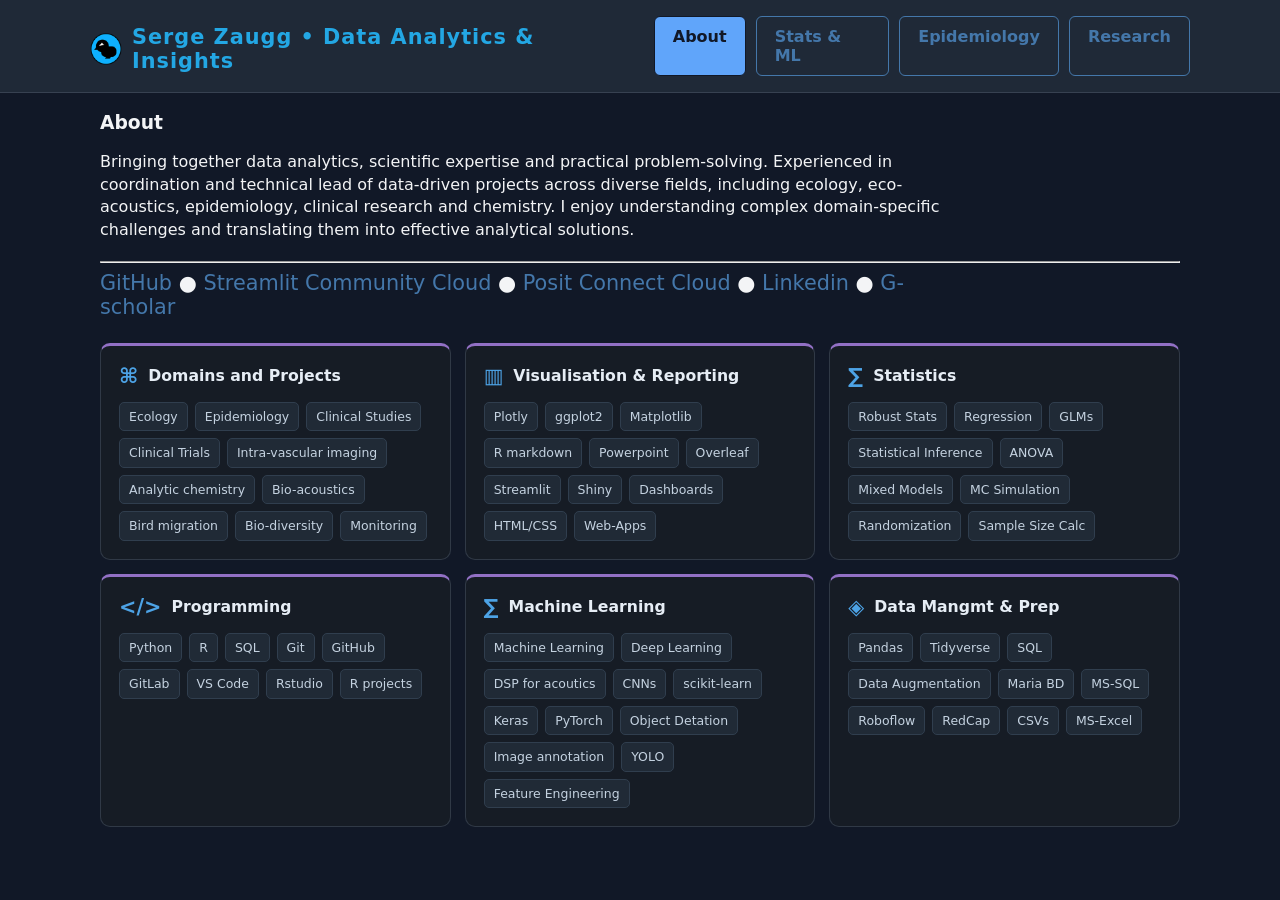
==== pages/about.html @ 46fa5afb "added a draft of skill cloud" ====
<!DOCTYPE html>
<html lang="en">

<head>
    <meta charset="UTF-8">
    <meta name="viewport" content="width=device-width, initial-scale=1.0">
    <title>Portfolio</title>
    <link rel="icon" type="image/png" href="../pics/z_logo_blue_mini.png">
    <link rel="stylesheet" href="../css/styles.css">

    <link rel="stylesheet" href="../css/skills.css">


</head>

<body>
    <header>
        <nav aria-label="Main navigation">
            <div class="nav-title">
                <img src="../pics/z_logo_blue_mini.png" alt="Logo">
                Serge Zaugg • Data Analytics & Insights
            </div>
            <a href="about.html" class="active" aria-current="page">About</a>
            <a href="stats.html">Stats & ML</a>
            <a href="epi.html">Epidemiology</a>
            <a href="more.html">Research</a>
        </nav>
    </header>

    <main>
        <h3>About</h3>

        <div class="top-text">
            <p>
                Bringing together data analytics, scientific expertise and practical problem-solving.
                Experienced in coordination and technical lead of data-driven projects across diverse fields, including
                ecology, eco-acoustics, epidemiology, clinical research and chemistry.
                I enjoy understanding complex domain-specific challenges and translating them into effective analytical
                solutions.
            </p>
        </div>

        <hr>

        <div class="about-list-el">
            <a href="https://github.com/sergezaugg" target="_blank" rel="noopener noreferrer">
                GitHub
            </a>

            <span class="separator"> ● </span>

            <a href="https://share.streamlit.io/user/sergezaugg" target="_blank" rel="noopener noreferrer">
                Streamlit Community Cloud
            </a>

            <span class="separator"> ● </span>

            <a href="https://connect.posit.cloud/serge-zaugg" target="_blank" rel="noopener noreferrer">
                Posit Connect Cloud
            </a>

            <span class="separator"> ● </span>

            <a href="https://www.linkedin.com/in/dkifh34rtn345eb5fhrthdbgf45/" target="_blank"
                rel="noopener noreferrer">
                Linkedin
            </a>

            <span class="separator"> ● </span>

            <a href="https://scholar.google.com/citations?user=knRLdEUAAAAJ&hl" target="_blank"
                rel="noopener noreferrer">
                G-scholar
            </a>

        </div>

        <br>
        <!-- new  -->


        <div class="skills-grid">

            <!-- 6. Data Engineering -->
            <div class="skill-card dataengineering">
                <div class="skill-title">
                    <span class="skill-icon">⌘</span>
                    <h3>Domains and Projects</h3>
                </div>
                <div class="skill-tags">
                    <span>Ecology</span>
                    <span>Epidemiology</span>
                    <span>Clinical Studies</span>
                    <span>Clinical Trials</span>
                    <span>Intra-vascular imaging</span>
                    <span>Analytic chemistry</span>
                    <span>Bio-acoustics</span>
                    <span>Bird migration</span>
                    <span>Bio-diversity</span>
                    <span>Monitoring</span>
                </div>
            </div>

            <!-- 5. Data Visualisation -->
            <div class="skill-card visualisation">
                <div class="skill-title">
                    <span class="skill-icon">▥</span>
                    <h3>Visualisation & Reporting</h3>
                </div>
                <div class="skill-tags">
                    <span>Plotly</span>
                    <span>ggplot2</span>
                    <span>Matplotlib</span>
                    <span>R markdown</span>
                    <span>Powerpoint</span>
                    <span>Overleaf</span>
                    <span>Streamlit</span>
                    <span>Shiny</span>
                    <span>Dashboards</span>
                    <span>HTML/CSS</span>
                    <span>Web-Apps</span>
                </div>
            </div>


            <!-- 1. Statistics -->
            <div class="skill-card statistics">
                <div class="skill-title">
                    <span class="skill-icon">∑</span>
                    <h3>Statistics</h3>
                </div>
                <div class="skill-tags">
                    <span>Robust Stats</span>
                    <span>Regression</span>
                    <span>GLMs</span>
                    <span>Statistical Inference</span>
                    <span>ANOVA</span>
                    <span>Mixed Models</span>
                    <span>MC Simulation</span>
                    <span>Randomization</span>
                    <span>Sample Size Calc</span>

                </div>
            </div>




            <!-- 3. Programming -->
            <div class="skill-card programming">
                <div class="skill-title">
                    <span class="skill-icon">&lt;/&gt;</span>
                    <h3>Programming</h3>
                </div>
                <div class="skill-tags">
                    <span>Python</span>
                    <span>R</span>
                    <span>SQL</span>
                    <span>Git</span>
                    <span>GitHub</span>
                    <span>GitLab</span>
                    <span>VS Code</span>
                    <span>Rstudio</span>
                    <span>R projects</span>
                </div>
            </div>



            <!-- 1. Statistics -->
            <div class="skill-card statistics">
                <div class="skill-title">
                    <span class="skill-icon">∑</span>
                    <h3>Machine Learning</h3>
                </div>
                <div class="skill-tags">
                    <span>Machine Learning</span>
                    <span>Deep Learning</span>
                    <span>DSP for acoutics</span>
                    <span>CNNs</span>
                    <span>scikit-learn</span>
                    <span>Keras</span>
                    <span>PyTorch</span>
                    <span>Object Detation</span>
                    <span>Image annotation</span>
                    <span>YOLO</span>
                    <span>Feature Engineering</span>
                </div>
            </div>

            <!-- 2. Machine Learning -->
            <div class="skill-card datascience">
                <div class="skill-title">
                    <span class="skill-icon">◈</span>
                    <h3>Data Mangmt & Prep</h3>
                </div>
                <div class="skill-tags">
                    <span>Pandas</span>
                    <span>Tidyverse</span>
                    <span>SQL</span>
                    <span>Data Augmentation</span>
                    <span>Maria BD</span>
                    <span>MS-SQL</span>
                    <span>Roboflow</span>
                    <span>RedCap</span>
                    <span>CSVs</span>
                    <span>MS-Excel</span>

                </div>
            </div>




        </div>


    </main>




</body>

</html>
---- css/styles.css ----
/* Shared styles for the multipage app */
:root {
    color-scheme: dark;
    --bg: #111827;
    --surface: #1f2937;
    --surface-hover: #374151;
    --text: #f3f4f6;
    --muted: #9ca3af;
    --accent: #60a5fa;
    --border: #374151;
}

* {
    box-sizing: border-box;
}

body {
    margin: 0;
    min-height: 100vh;
    background: var(--bg);
    color: var(--text);
    font-family: system-ui, -apple-system, "Segoe UI", sans-serif;
}

header {
    background: var(--surface);
    border-bottom: 1px solid var(--border);
    padding: 16px 24px;
}




.about-list-el {
    font-size: 1.3rem;
    max-width: 850px;
    margin: 5px 0 5px 0;
    padding: 0 0px;
    box-sizing: border-box;
}


.top-text {
    max-width: 850px;
    margin: 0px 0 20px 0;
    padding: 0 0px;
    box-sizing: border-box;
}

.top-text p {
    line-height: 1.4;
    text-align: left;
}


/* Left-side title */
.nav-title {
    font-size: 1.3rem;
    font-weight: 700;
    letter-spacing: 1px;
    color: #23a7e4;
    margin-right: 15px;
    margin-left: 0px;
    padding-top: 6px;
}


.nav-title {
    display: flex;
    align-items: center;
    gap: 10px;
}



.nav-title img {
    width: 32px;
    height: 32px;
    object-fit: contain;
     display: block;
}

/* overall app dims */
nav, main {
    max-width: 1100px;
    /* margin: 10px auto; */
    margin: 0 auto;
}

nav {
    display: flex;
    align-items: left;
    gap: 10px;
}

main {
    padding: 0 10px;
}

nav a {
    display: inline-block;
    padding: 10px 18px;
    border: 1px solid;
    border-radius: 6px;
    color: var(--muted);
    text-decoration: none;
    font-weight: 600;
}

nav a:hover {
    background: var(--surface-hover);
    color: var(--text);
}

nav a.active {
    background: var(--accent);
    color: #111827;
}



h1 {
    margin-top: 0;
    font-size: 2rem;
}

@media (max-width: 520px) {
    header {
        padding: 12px;
    }

    nav {
        flex-wrap: wrap;
        gap: 6px;
    }

    nav a {
        padding: 9px 12px;
    }

    main {
        margin-top: 28px;
        padding: 0 16px;
    }
}

/* link formats  */
a {
    text-decoration: none;
    transition: color 0.2s ease;
}

a:link {
    color: #4477AA;
}

a:visited {
    color: #196997;
}

a:hover {
    color: #EE6677;
}

a:active {
    color: #FFFFFF;
}

p {
    margin-top: 0;
    margin-bottom: 0;
}


ol li {
    margin-bottom: 10px;
}






/* for project module with preview pic  */



.project-item:has(.preview-img:hover) {
    z-index: 100;
}

.project-item {
    display: grid;
    grid-template-columns: 1fr 180px;
    align-items: start;
    gap: 20px;
    margin: 15px 0 25px 0;
    position: relative;
    overflow: visible;
}

.project-preview {
    width: 180px;
    text-align: right;
    transform: translateX(-100px);
    position: relative;
    z-index: 1;
}

.preview-img {
    width: 200px;
    height: auto;
    transition: transform 0.25s ease;
    /* cursor: zoom-in; */
    cursor: default;
}

.preview-img:hover {
    transform: scale(2.5);
    /* transform-origin: top right; */
    position: relative;
    z-index: 999;
}



/* styles for the js created elementes */

/* ---------------------------
   Project list
--------------------------- */

.project-list {
    width: 100%;
    margin: 0;
    padding: 0;
    list-style: none;
}

/* Individual project */
.project-item {
    display: grid;
    grid-template-columns: minmax(0, 1fr) 180px;
    align-items: start;
    gap: 20px;
    margin-bottom: 25px;
    position: relative;
    overflow: visible;
}

/* ---------------------------
   Project information
--------------------------- */

.project-info {
    display: flex;
    flex-direction: column;
    align-items: flex-start;
    min-width: 0;
    text-align: left;
}

/* Project title */
.project-info h3 {
    margin: 0 0 0px;
    padding: 0;
    color: #23a7e4;
    font-size: 1.15rem;
    font-weight: 600;
}

/* Project description */
.project-description {
    width: 100%;
    max-width: 600px;
    margin-bottom: 5px;
    text-align: left;
}

.project-description p {
    margin: 0;
    line-height: 1.6;
}

/* ---------------------------
   Project preview
--------------------------- */

.project-item:has(.preview-img:hover) {
    z-index: 100;
}
---- css/skills.css ----
/* ========================================
   SKILLS SECTION
   ======================================== */

.skills-section {
    width: 100%;
    margin: 35px 0 60px 0;
}

.skills-heading {
    margin-bottom: 22px;
}

.skills-heading h2 {
    margin-bottom: 8px;
}

.skills-heading p {
    color: #a0aab8;
    line-height: 1.6;
}


/* ========================================
   GRID LAYOUT
   ======================================== */

.skills-grid {
    display: grid;
    grid-template-columns: repeat(3, minmax(0, 1fr));
    gap: 14px;
    margin-bottom: 35px;
}


/* ========================================
   SKILL CARDS
   ======================================== */

.skill-card {
    min-width: 0;
    padding: 18px;
    background: #161c25;
    border: 1px solid #303946;
    border-top: 3px solid #3986c8;
    border-radius: 10px;

    transition:
        transform 0.2s ease,
        border-color 0.2s ease,
        box-shadow 0.2s ease;
}

.skill-card:hover {
    transform: translateY(-2px);
    border-color: #3986c8;
    box-shadow: 0 5px 16px rgba(0, 0, 0, 0.22);
}


/* ========================================
   CARD HEADINGS
   ======================================== */

.skill-title {
    display: flex;
    align-items: center;
    gap: 10px;
    margin-bottom: 14px;
}

.skill-title h3 {
    margin: 0;
    color: #e6edf5;
    font-size: 0.98rem;
    line-height: 1.4;
}

.skill-icon {
    flex-shrink: 0;
    color: #4da3e6;
    font-size: 1.3rem;
    font-weight: 700;
}


/* ========================================
   SKILL TAGS
   ======================================== */

.skill-tags {
    display: flex;
    flex-wrap: wrap;
    gap: 7px;
}

.skill-tags span {
    display: inline-block;
    padding: 5px 9px;

    background: #202a36;
    border: 1px solid #303e4e;
    border-radius: 5px;

    color: #c4d2e0;
    font-size: 0.78rem;
    line-height: 1.4;

    transition:
        background 0.2s ease,
        border-color 0.2s ease,
        color 0.2s ease;
}

.skill-tags span:hover {
    background: #263d53;
    border-color: #3986c8;
    color: #ffffff;
}


/* ========================================
   CATEGORY ACCENTS
   ======================================== */

.statistics {
    border-top-color: #9270c5;
}

.datascience {
    border-top-color: #9270c5;
}

.programming {
    border-top-color: #9270c5;
}

.applications {
    border-top-color: #9270c5;
}

.visualisation {
    border-top-color: #9270c5;
}

.dataengineering {
    border-top-color: #9270c5;
}


/* ========================================
   RESPONSIVE LAYOUT
   ======================================== */

@media (max-width: 850px) {
    .skills-grid {
        grid-template-columns: repeat(2, minmax(0, 1fr));
    }
}

@media (max-width: 550px) {
    .skills-grid {
        grid-template-columns: 1fr;
    }

    .skill-card {
        padding: 16px;
    }
}


/* ========================================
   ACCESSIBILITY
   ======================================== */

@media (prefers-reduced-motion: reduce) {
    .skill-card,
    .skill-tags span {
        transition: none;
    }

    .skill-card:hover {
        transform: none;
    }
}
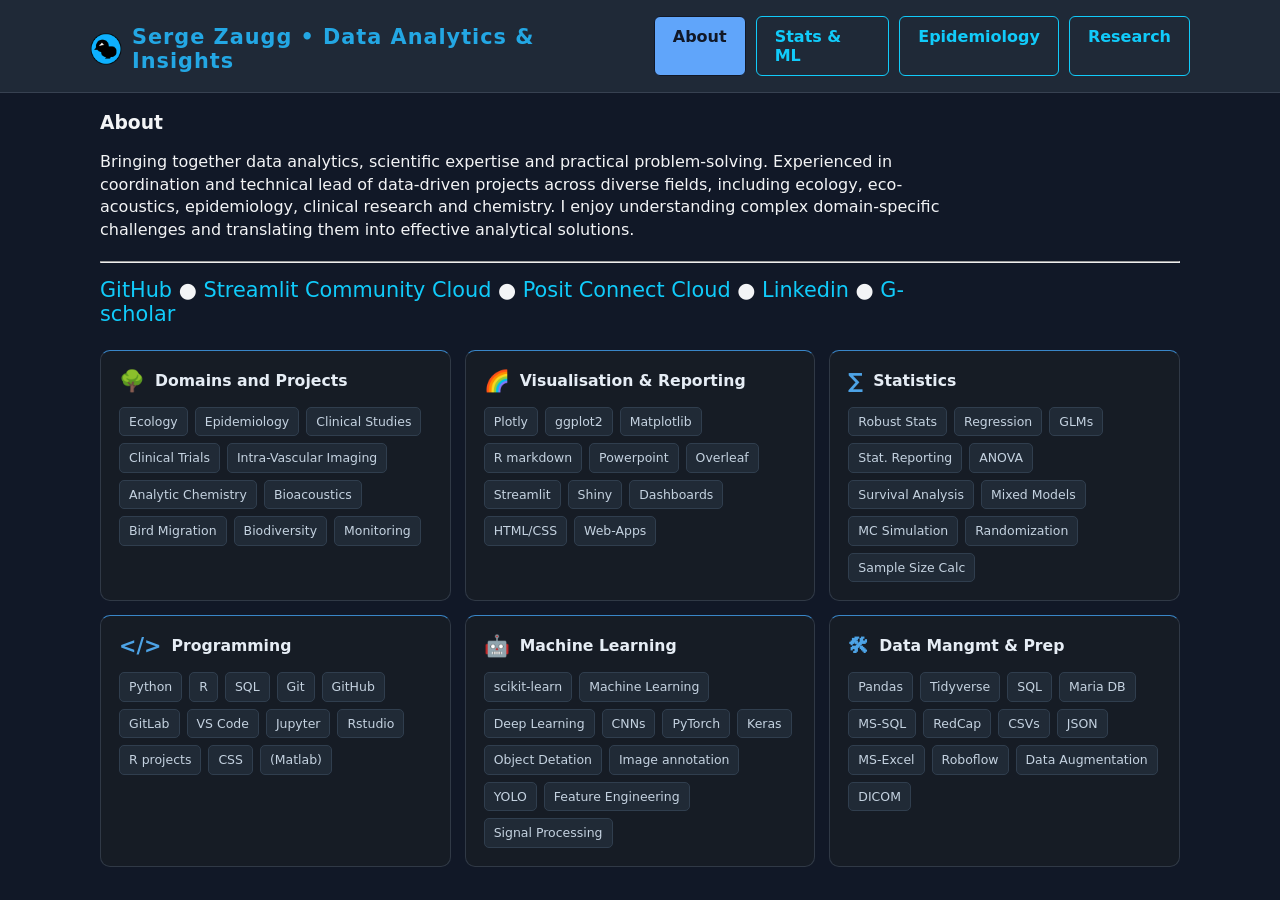
==== commit eaa82597: "a few style changes" ====
--- a/pages/about.html
+++ b/pages/about.html
@@ -81,10 +81,10 @@
 
         <div class="skills-grid">
 
-            <!-- 6. Data Engineering -->
+            
             <div class="skill-card dataengineering">
                 <div class="skill-title">
-                    <span class="skill-icon">⌘</span>
+                    <span class="skill-icon">🌳</span>
                     <h3>Domains and Projects</h3>
                 </div>
                 <div class="skill-tags">
@@ -92,19 +92,19 @@
                     <span>Epidemiology</span>
                     <span>Clinical Studies</span>
                     <span>Clinical Trials</span>
-                    <span>Intra-vascular imaging</span>
-                    <span>Analytic chemistry</span>
-                    <span>Bio-acoustics</span>
-                    <span>Bird migration</span>
-                    <span>Bio-diversity</span>
+                    <span>Intra-Vascular Imaging</span>
+                    <span>Analytic Chemistry</span>
+                    <span>Bioacoustics</span>
+                    <span>Bird Migration</span>
+                    <span>Biodiversity</span>
                     <span>Monitoring</span>
                 </div>
             </div>
 
-            <!-- 5. Data Visualisation -->
+            
             <div class="skill-card visualisation">
                 <div class="skill-title">
-                    <span class="skill-icon">▥</span>
+                    <span class="skill-icon">🌈</span>
                     <h3>Visualisation & Reporting</h3>
                 </div>
                 <div class="skill-tags">
@@ -123,7 +123,7 @@
             </div>
 
 
-            <!-- 1. Statistics -->
+            
             <div class="skill-card statistics">
                 <div class="skill-title">
                     <span class="skill-icon">∑</span>
@@ -133,8 +133,9 @@
                     <span>Robust Stats</span>
                     <span>Regression</span>
                     <span>GLMs</span>
-                    <span>Statistical Inference</span>
+                    <span>Stat. Reporting</span>
                     <span>ANOVA</span>
+                    <span>Survival Analysis</span>
                     <span>Mixed Models</span>
                     <span>MC Simulation</span>
                     <span>Randomization</span>
@@ -144,9 +145,6 @@
             </div>
 
 
-
-
-            <!-- 3. Programming -->
             <div class="skill-card programming">
                 <div class="skill-title">
                     <span class="skill-icon">&lt;/&gt;</span>
@@ -160,51 +158,52 @@
                     <span>GitHub</span>
                     <span>GitLab</span>
                     <span>VS Code</span>
+                    <span>Jupyter</span>
                     <span>Rstudio</span>
                     <span>R projects</span>
-                </div>
-            </div>
-
-
-
-            <!-- 1. Statistics -->
+                    <span>CSS</span>
+                    <span>(Matlab)</span>
+                </div>
+            </div>
+
             <div class="skill-card statistics">
                 <div class="skill-title">
-                    <span class="skill-icon">∑</span>
+                    <span class="skill-icon">🤖</span>
                     <h3>Machine Learning</h3>
                 </div>
                 <div class="skill-tags">
+                    <span>scikit-learn</span>
                     <span>Machine Learning</span>
                     <span>Deep Learning</span>
-                    <span>DSP for acoutics</span>
                     <span>CNNs</span>
-                    <span>scikit-learn</span>
+                    <span>PyTorch</span>
                     <span>Keras</span>
-                    <span>PyTorch</span>
                     <span>Object Detation</span>
                     <span>Image annotation</span>
                     <span>YOLO</span>
                     <span>Feature Engineering</span>
-                </div>
-            </div>
-
-            <!-- 2. Machine Learning -->
+                    <span>Signal Processing</span>
+                </div>
+            </div>
+
             <div class="skill-card datascience">
                 <div class="skill-title">
-                    <span class="skill-icon">◈</span>
+                    <span class="skill-icon">🛠</span>
                     <h3>Data Mangmt & Prep</h3>
                 </div>
                 <div class="skill-tags">
                     <span>Pandas</span>
                     <span>Tidyverse</span>
                     <span>SQL</span>
-                    <span>Data Augmentation</span>
-                    <span>Maria BD</span>
+                    <span>Maria DB</span>
                     <span>MS-SQL</span>
-                    <span>Roboflow</span>
                     <span>RedCap</span>
                     <span>CSVs</span>
+                    <span>JSON</span>
                     <span>MS-Excel</span>
+                    <span>Roboflow</span>
+                    <span>Data Augmentation</span>
+                    <span>DICOM</span>
 
                 </div>
             </div>
--- a/css/styles.css
+++ b/css/styles.css
@@ -30,17 +30,13 @@
     padding: 16px 24px;
 }
 
-
-
-
 .about-list-el {
     font-size: 1.3rem;
     max-width: 850px;
-    margin: 5px 0 5px 0;
+    margin: 15px 0 5px 0;
     padding: 0 0px;
     box-sizing: border-box;
 }
-
 
 .top-text {
     max-width: 850px;
@@ -104,7 +100,7 @@
     padding: 10px 18px;
     border: 1px solid;
     border-radius: 6px;
-    color: var(--muted);
+    /* color: var(--accent); */
     text-decoration: none;
     font-weight: 600;
 }
@@ -148,16 +144,19 @@
 
 /* link formats  */
 a {
+    color: #11cbfa;
     text-decoration: none;
     transition: color 0.2s ease;
 }
 
+
+
 a:link {
-    color: #4477AA;
+    color: #11cbfa;
 }
 
 a:visited {
-    color: #196997;
+    color: #11cbfa;
 }
 
 a:hover {
@@ -266,8 +265,8 @@
 .project-info h3 {
     margin: 0 0 0px;
     padding: 0;
-    color: #23a7e4;
-    font-size: 1.15rem;
+    color: var(--text);
+    font-size: 1.45rem;
     font-weight: 600;
 }
 
--- a/css/skills.css
+++ b/css/skills.css
@@ -43,7 +43,7 @@
     padding: 18px;
     background: #161c25;
     border: 1px solid #303946;
-    border-top: 3px solid #3986c8;
+    border-top: 1px solid #3986c8;
     border-radius: 10px;
 
     transition:
@@ -119,36 +119,6 @@
     color: #ffffff;
 }
 
-
-/* ========================================
-   CATEGORY ACCENTS
-   ======================================== */
-
-.statistics {
-    border-top-color: #9270c5;
-}
-
-.datascience {
-    border-top-color: #9270c5;
-}
-
-.programming {
-    border-top-color: #9270c5;
-}
-
-.applications {
-    border-top-color: #9270c5;
-}
-
-.visualisation {
-    border-top-color: #9270c5;
-}
-
-.dataengineering {
-    border-top-color: #9270c5;
-}
-
-
 /* ========================================
    RESPONSIVE LAYOUT
    ======================================== */
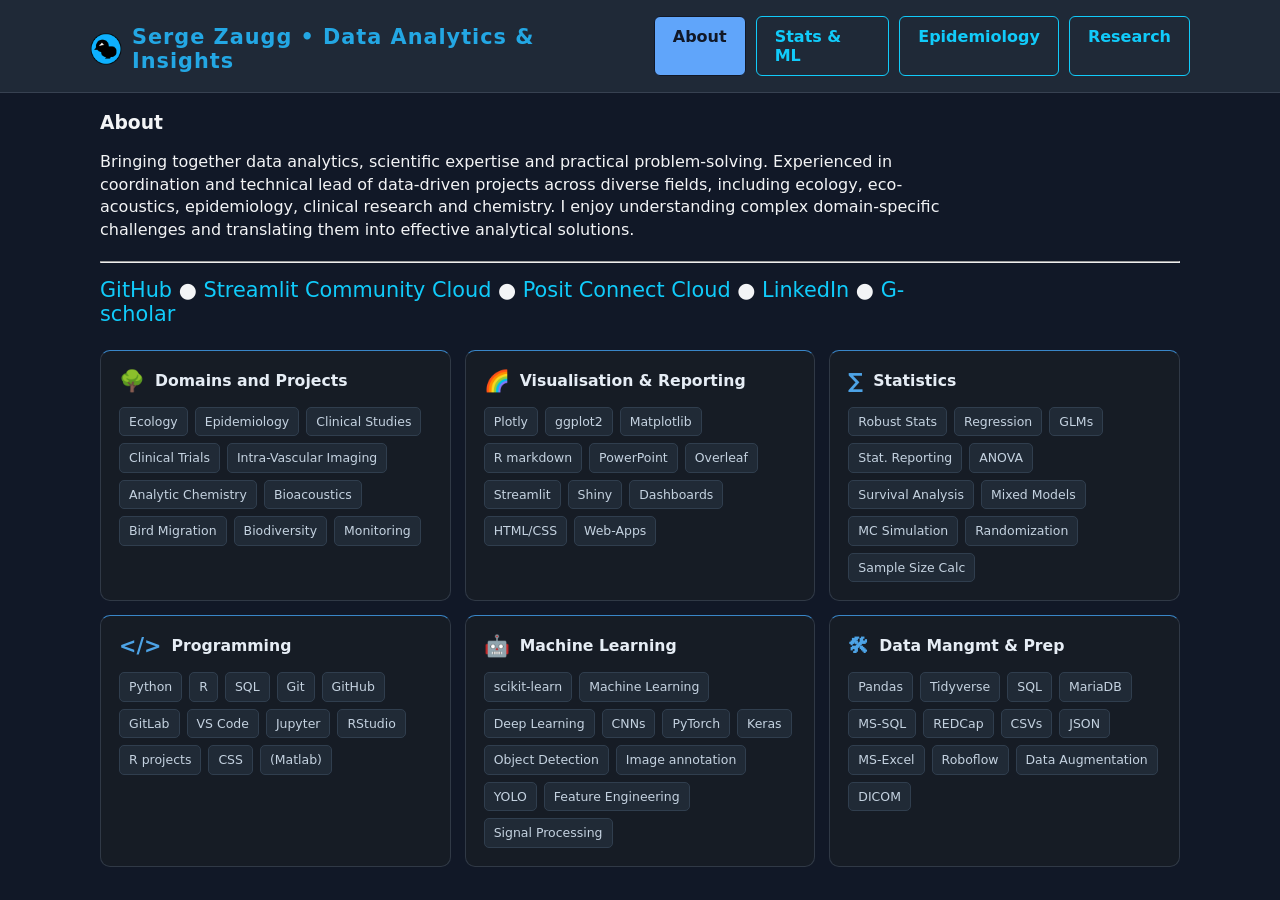
==== commit e7451494: "corrected spelling" ====
--- a/pages/about.html
+++ b/pages/about.html
@@ -63,7 +63,7 @@
 
             <a href="https://www.linkedin.com/in/dkifh34rtn345eb5fhrthdbgf45/" target="_blank"
                 rel="noopener noreferrer">
-                Linkedin
+                LinkedIn
             </a>
 
             <span class="separator"> ● </span>
@@ -112,7 +112,7 @@
                     <span>ggplot2</span>
                     <span>Matplotlib</span>
                     <span>R markdown</span>
-                    <span>Powerpoint</span>
+                    <span>PowerPoint</span>
                     <span>Overleaf</span>
                     <span>Streamlit</span>
                     <span>Shiny</span>
@@ -159,7 +159,7 @@
                     <span>GitLab</span>
                     <span>VS Code</span>
                     <span>Jupyter</span>
-                    <span>Rstudio</span>
+                    <span>RStudio</span>
                     <span>R projects</span>
                     <span>CSS</span>
                     <span>(Matlab)</span>
@@ -178,7 +178,7 @@
                     <span>CNNs</span>
                     <span>PyTorch</span>
                     <span>Keras</span>
-                    <span>Object Detation</span>
+                    <span>Object Detection</span>
                     <span>Image annotation</span>
                     <span>YOLO</span>
                     <span>Feature Engineering</span>
@@ -195,9 +195,9 @@
                     <span>Pandas</span>
                     <span>Tidyverse</span>
                     <span>SQL</span>
-                    <span>Maria DB</span>
+                    <span>MariaDB</span>
                     <span>MS-SQL</span>
-                    <span>RedCap</span>
+                    <span>REDCap</span>
                     <span>CSVs</span>
                     <span>JSON</span>
                     <span>MS-Excel</span>
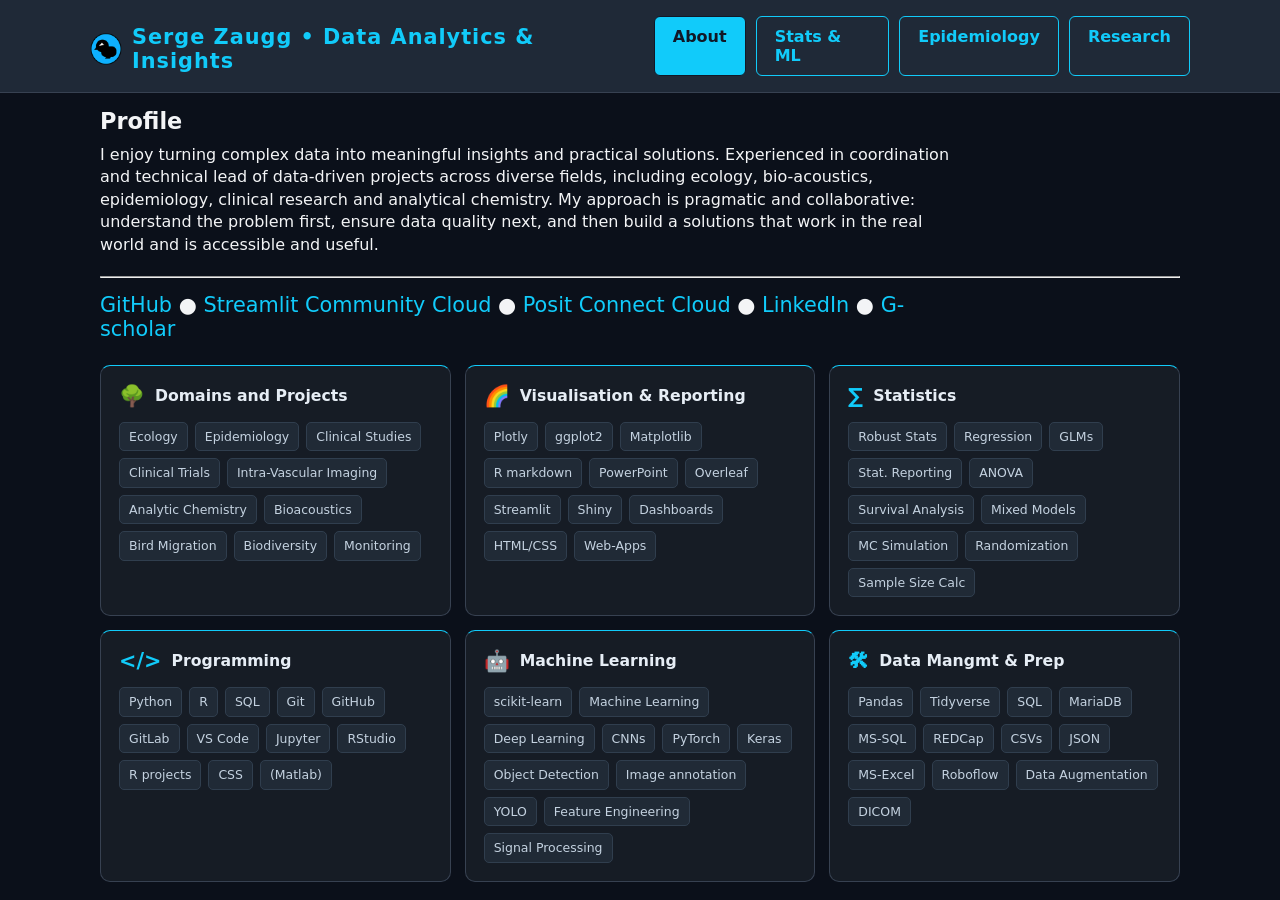
==== commit 7715a9b3: "adjusted contents and a few CSS issues" ====
--- a/pages/about.html
+++ b/pages/about.html
@@ -28,15 +28,15 @@
     </header>
 
     <main>
-        <h3>About</h3>
+        <h3>Profile</h3>
 
         <div class="top-text">
             <p>
-                Bringing together data analytics, scientific expertise and practical problem-solving.
+                I enjoy turning complex data into meaningful insights and practical solutions.
                 Experienced in coordination and technical lead of data-driven projects across diverse fields, including
-                ecology, eco-acoustics, epidemiology, clinical research and chemistry.
-                I enjoy understanding complex domain-specific challenges and translating them into effective analytical
-                solutions.
+                ecology, bio-acoustics, epidemiology, clinical research and analytical chemistry. 
+                My approach is pragmatic and collaborative: understand the problem first, ensure data quality next,  
+                and then build a solutions that work in the real world and is accessible and useful.
             </p>
         </div>
 
--- a/css/styles.css
+++ b/css/styles.css
@@ -1,15 +1,17 @@
-
 
 /* Shared styles for the multipage app */
 :root {
     color-scheme: dark;
-    --bg: #111827;
+    --bg: #0b101a;
     --surface: #1f2937;
-    --surface-hover: #374151;
+    --surface-hover: #9c265d;
     --text: #f3f4f6;
+    --darktext: #111827;
     --muted: #9ca3af;
-    --accent: #60a5fa;
+    --accent: #11cbfa;
     --border: #374151;
+    /* --hover-effect: #EE6677; */
+    --hover-effect: #9c265d;
 }
 
 * {
@@ -56,7 +58,7 @@
     font-size: 1.3rem;
     font-weight: 700;
     letter-spacing: 1px;
-    color: #23a7e4;
+    color: var(--accent);
     margin-right: 15px;
     margin-left: 0px;
     padding-top: 6px;
@@ -81,7 +83,6 @@
 /* overall app dims */
 nav, main {
     max-width: 1100px;
-    /* margin: 10px auto; */
     margin: 0 auto;
 }
 
@@ -100,7 +101,6 @@
     padding: 10px 18px;
     border: 1px solid;
     border-radius: 6px;
-    /* color: var(--accent); */
     text-decoration: none;
     font-weight: 600;
 }
@@ -112,7 +112,7 @@
 
 nav a.active {
     background: var(--accent);
-    color: #111827;
+    color: var(--darktext) ;
 }
 
 
@@ -121,6 +121,16 @@
     margin-top: 0;
     font-size: 2rem;
 }
+
+
+ h3 {
+    margin: 15px 0px 10px;
+    padding: 0;
+    color: var(--text);
+    font-size: 1.40rem; 
+    font-weight: 600;
+}
+
 
 @media (max-width: 520px) {
     header {
@@ -144,7 +154,7 @@
 
 /* link formats  */
 a {
-    color: #11cbfa;
+    color: var(--accent);
     text-decoration: none;
     transition: color 0.2s ease;
 }
@@ -152,19 +162,19 @@
 
 
 a:link {
-    color: #11cbfa;
+    color: var(--accent);
 }
 
 a:visited {
-    color: #11cbfa;
+    color: var(--accent);
 }
 
 a:hover {
-    color: #EE6677;
+    color: var(--hover-effect);
 }
 
 a:active {
-    color: #FFFFFF;
+    color: var(--text);
 }
 
 p {
@@ -265,9 +275,6 @@
 .project-info h3 {
     margin: 0 0 0px;
     padding: 0;
-    color: var(--text);
-    font-size: 1.45rem;
-    font-weight: 600;
 }
 
 /* Project description */
--- a/css/skills.css
+++ b/css/skills.css
@@ -42,8 +42,8 @@
     min-width: 0;
     padding: 18px;
     background: #161c25;
-    border: 1px solid #303946;
-    border-top: 1px solid #3986c8;
+    border: 1px solid var(--border);
+    border-top: 1px solid var(--accent);
     border-radius: 10px;
 
     transition:
@@ -53,9 +53,9 @@
 }
 
 .skill-card:hover {
-    transform: translateY(-2px);
-    border-color: #3986c8;
-    box-shadow: 0 5px 16px rgba(0, 0, 0, 0.22);
+    transform: translateY(-5px);
+    border-color: var(--accent);
+    box-shadow: 0 5px 5px var(--hover-effect);
 }
 
 
@@ -79,7 +79,7 @@
 
 .skill-icon {
     flex-shrink: 0;
-    color: #4da3e6;
+    color: var(--accent);
     font-size: 1.3rem;
     font-weight: 700;
 }
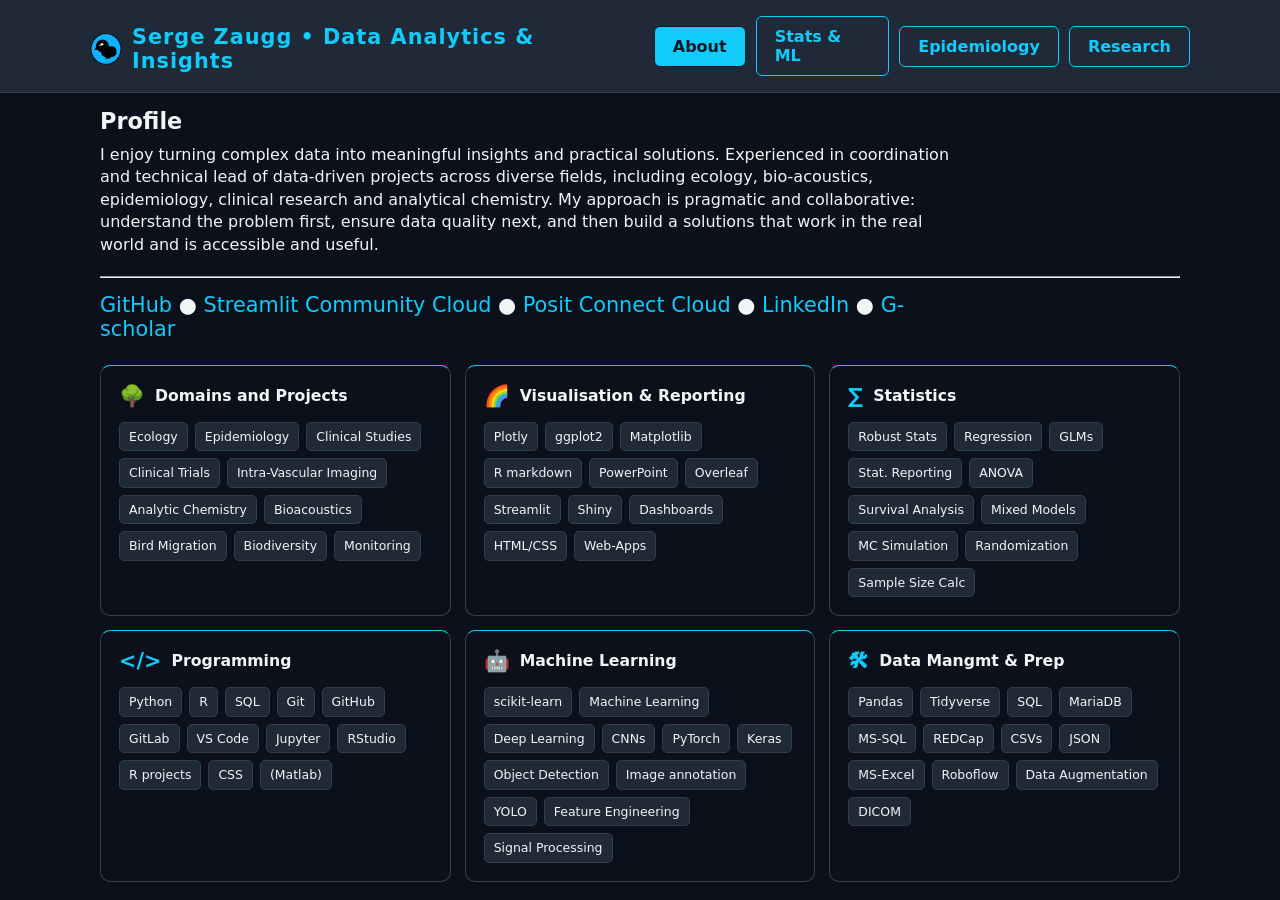
==== commit 917209e0: "cleaned and reorganized CSS" ====
--- a/pages/about.html
+++ b/pages/about.html
@@ -6,11 +6,8 @@
     <meta name="viewport" content="width=device-width, initial-scale=1.0">
     <title>Portfolio</title>
     <link rel="icon" type="image/png" href="../pics/z_logo_blue_mini.png">
-    <link rel="stylesheet" href="../css/styles.css">
-
-    <link rel="stylesheet" href="../css/skills.css">
-
-
+    <link rel="stylesheet" href="../css/styles_main.css">
+    <link rel="stylesheet" href="../css/skills_panels.css">
 </head>
 
 <body>
@@ -77,7 +74,6 @@
 
         <br>
         <!-- new  -->
-
 
         <div class="skills-grid">
 
@@ -208,17 +204,8 @@
                 </div>
             </div>
 
-
-
-
         </div>
-
-
     </main>
 
-
-
-
 </body>
-
 </html>
--- a/css/styles_main.css
+++ b/css/styles_main.css
@@ -0,0 +1,281 @@
+/* =========================================
+   1. Global variables & reset
+========================================= */
+
+:root {
+    color-scheme: dark;
+
+    --bg: #0b101a;
+    --surface: #1f2937;
+    --surface-hover: #9c265d;
+
+    --text: #f3f4f6;
+    --darktext: #111827;
+    --muted: #9ca3af;
+
+    --accent: #11cbfa;
+    --border: #374151;
+    --hover-effect: #9c265d;
+
+    --skill-tag-bg: #202a36;
+    --skill-tag-border: #303e4e;
+    --skill-tag-hover-bg: #263d53;
+    --skill-tag-hover-border: #3986c8;
+    --skill-tag-hover-text: #ffffff;
+    --skill-heading-muted: #a0aab8;
+
+}
+
+* {
+    box-sizing: border-box;
+}
+
+
+/* =========================================
+   2. Base layout
+========================================= */
+
+body {
+    margin: 0;
+    min-height: 100vh;
+    background: var(--bg);
+    color: var(--text);
+    font-family: system-ui, -apple-system, "Segoe UI", sans-serif;
+}
+
+header {
+    background: var(--surface);
+    border-bottom: 1px solid var(--border);
+    padding: 16px 24px;
+}
+
+nav,
+main {
+    max-width: 1100px;
+    margin: 0 auto;
+}
+
+main {
+    padding: 0 10px;
+}
+
+
+/* =========================================
+   3. Navigation
+========================================= */
+
+nav {
+    display: flex;
+    align-items: center;
+    gap: 10px;
+}
+
+.nav-title {
+    display: flex;
+    align-items: center;
+    gap: 10px;
+
+    margin-right: 15px;
+    padding-top: 6px;
+
+    color: var(--accent);
+    font-size: 1.3rem;
+    font-weight: 700;
+    letter-spacing: 1px;
+}
+
+.nav-title img {
+    display: block;
+    width: 32px;
+    height: 32px;
+    object-fit: contain;
+}
+
+nav a {
+    display: inline-block;
+    padding: 10px 18px;
+    border: 1px solid;
+    border-radius: 6px;
+
+    text-decoration: none;
+    font-weight: 600;
+}
+
+nav a:hover {
+    background: var(--surface-hover);
+    color: var(--text);
+}
+
+nav a.active {
+    background: var(--accent);
+    color: var(--darktext);
+}
+
+
+/* =========================================
+   4. Typography & text
+========================================= */
+
+h1 {
+    margin-top: 0;
+    font-size: 2rem;
+}
+
+h3 {
+    margin: 15px 0 10px;
+    padding: 0;
+    color: var(--text);
+    font-size: 1.4rem;
+    font-weight: 600;
+}
+
+p {
+    margin: 0;
+}
+
+.top-text {
+    max-width: 850px;
+    margin-bottom: 20px;
+}
+
+.top-text p {
+    line-height: 1.4;
+    text-align: left;
+}
+
+.about-list-el {
+    max-width: 850px;
+    margin: 15px 0 5px;
+    padding: 0;
+    font-size: 1.3rem;
+}
+
+ol li {
+    margin-bottom: 10px;
+}
+
+
+/* =========================================
+   5. Links
+========================================= */
+
+a {
+    color: var(--accent);
+    text-decoration: none;
+    transition: color 0.2s ease;
+}
+
+a:link,
+a:visited {
+    color: var(--accent);
+}
+
+a:hover {
+    color: var(--hover-effect);
+}
+
+a:active {
+    color: var(--text);
+}
+
+
+/* =========================================
+   6. Project list
+========================================= */
+
+.project-list {
+    width: 100%;
+    margin: 0;
+    padding: 0;
+    list-style: none;
+}
+
+.project-item {
+    display: grid;
+    grid-template-columns: minmax(0, 1fr) 180px;
+    align-items: start;
+    gap: 20px;
+
+    margin: 15px 0 25px;
+    position: relative;
+    overflow: visible;
+}
+
+/* Project information */
+
+.project-info {
+    display: flex;
+    flex-direction: column;
+    align-items: flex-start;
+    min-width: 0;
+    text-align: left;
+}
+
+.project-info h3 {
+    margin: 0;
+    padding: 0;
+}
+
+.project-description {
+    width: 100%;
+    max-width: 600px;
+    margin-bottom: 5px;
+    text-align: left;
+}
+
+.project-description p {
+    line-height: 1.6;
+}
+
+/* Project links */
+
+.project-links {
+    display: flex;
+    flex-direction: column;
+    align-items: flex-start;
+    gap: 2px;
+}
+
+.project-links a {
+    display: block;
+    margin: 0;
+    padding: 0;
+    line-height: 1.3;
+}
+
+
+/* =========================================
+   7. Project image preview
+========================================= */
+
+.project-preview {
+    width: 180px;
+    position: relative;
+    z-index: 1;
+
+    text-align: right;
+    transform: translateX(-100px);
+}
+
+.preview-img {
+    width: 200px;
+    height: auto;
+
+    border: 2px solid var(--accent);
+    border-radius: 6px;
+
+    cursor: default;
+    transition: transform 0.25s ease;
+}
+
+.preview-img:hover {
+    position: relative;
+    z-index: 999;
+    transform: scale(2);
+}
+
+.project-item:has(.preview-img:hover) {
+    z-index: 100;
+}
+
+
--- a/css/skills_panels.css
+++ b/css/skills_panels.css
@@ -0,0 +1,158 @@
+/* =========================================
+   2. Skills section
+========================================= */
+
+.skills-section {
+    width: 100%;
+    margin: 35px 0 60px;
+}
+
+.skills-heading {
+    margin-bottom: 22px;
+}
+
+.skills-heading h2 {
+    margin-bottom: 8px;
+}
+
+.skills-heading p {
+    color: var(--skill-heading-muted);
+    line-height: 1.6;
+}
+
+
+/* =========================================
+   3. Skills grid
+========================================= */
+
+.skills-grid {
+    display: grid;
+    grid-template-columns: repeat(3, minmax(0, 1fr));
+    gap: 14px;
+    margin-bottom: 35px;
+}
+
+
+/* =========================================
+   4. Skill cards
+========================================= */
+
+.skill-card {
+    min-width: 0;
+    padding: 18px;
+
+    background: var(--bg);
+    border: 1px solid var(--border);
+    border-top: 1px solid var(--accent);
+    border-radius: 10px;
+
+    transition:
+        transform 0.2s ease,
+        border-color 0.2s ease,
+        box-shadow 0.2s ease;
+}
+
+.skill-card:hover {
+    transform: translate(-5px, -5px);
+    border-color: var(--accent);
+    box-shadow: 5px 5px 15px var(--hover-effect);
+}
+
+
+/* =========================================
+   5. Card headings & icons
+========================================= */
+
+.skill-title {
+    display: flex;
+    align-items: center;
+    gap: 10px;
+    margin-bottom: 14px;
+}
+
+.skill-title h3 {
+    margin: 0;
+    color: var(--text);
+    font-size: 0.98rem;
+    line-height: 1.4;
+}
+
+.skill-icon {
+    flex-shrink: 0;
+    color: var(--accent);
+    font-size: 1.3rem;
+    font-weight: 700;
+}
+
+
+/* =========================================
+   6. Skill tags
+========================================= */
+
+.skill-tags {
+    display: flex;
+    flex-wrap: wrap;
+    gap: 7px;
+}
+
+.skill-tags span {
+    display: inline-block;
+    padding: 5px 9px;
+
+    background: var(--skill-tag-bg);
+    border: 1px solid var(--skill-tag-border);
+    border-radius: 5px;
+
+    color: var(--text);
+    font-size: 0.78rem;
+    line-height: 1.4;
+
+    transition:
+        background 0.2s ease,
+        border-color 0.2s ease,
+        color 0.2s ease;
+}
+
+.skill-tags span:hover {
+    background: var(--skill-tag-hover-bg);
+    border-color: var(--skill-tag-hover-border);
+    color: var(--skill-tag-hover-text);
+}
+
+
+/* =========================================
+   7. Responsive layout
+========================================= */
+
+@media (max-width: 850px) {
+    .skills-grid {
+        grid-template-columns: repeat(2, minmax(0, 1fr));
+    }
+}
+
+@media (max-width: 550px) {
+    .skills-grid {
+        grid-template-columns: 1fr;
+    }
+
+    .skill-card {
+        padding: 16px;
+    }
+}
+
+
+/* =========================================
+   8. Accessibility
+========================================= */
+
+@media (prefers-reduced-motion: reduce) {
+
+    .skill-card,
+    .skill-tags span {
+        transition: none;
+    }
+
+    .skill-card:hover {
+        transform: none;
+    }
+}
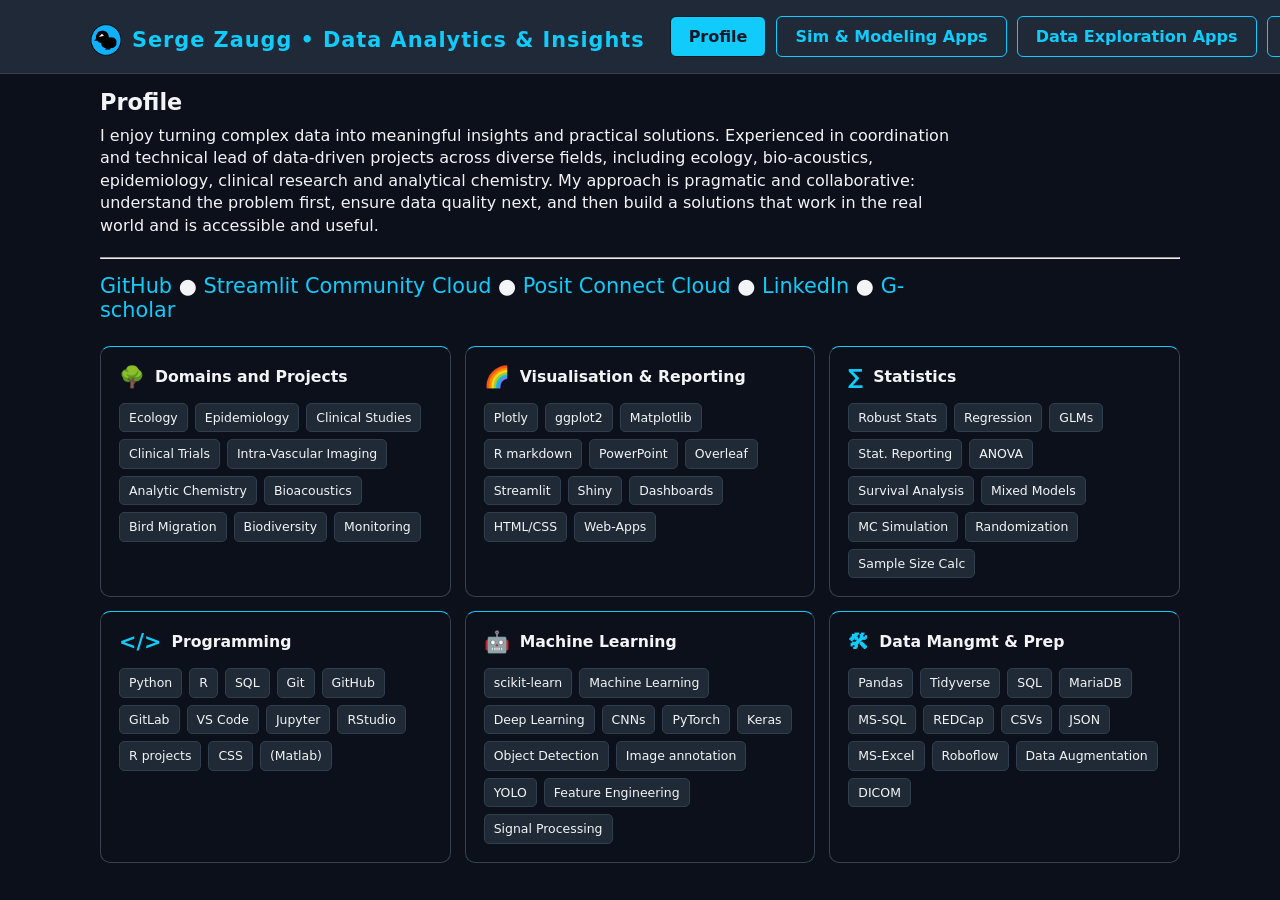
==== commit 15df144f: "changed header titles" ====
--- a/pages/about.html
+++ b/pages/about.html
@@ -17,9 +17,9 @@
                 <img src="../pics/z_logo_blue_mini.png" alt="Logo">
                 Serge Zaugg • Data Analytics & Insights
             </div>
-            <a href="about.html" class="active" aria-current="page">About</a>
-            <a href="stats.html">Stats & ML</a>
-            <a href="epi.html">Epidemiology</a>
+            <a href="about.html" class="active" aria-current="page">Profile</a>
+            <a href="stats.html">Sim & Modeling Apps</a>
+            <a href="epi.html">Data Exploration Apps</a>
             <a href="more.html">Research</a>
         </nav>
     </header>
--- a/css/styles_main.css
+++ b/css/styles_main.css
@@ -43,7 +43,13 @@
     font-family: system-ui, -apple-system, "Segoe UI", sans-serif;
 }
 
-header {
+header { 
+    position: sticky;
+    top: 0;
+    z-index: 1000;
+
+    min-width: 100%;
+    width: max-content;
     background: var(--surface);
     border-bottom: 1px solid var(--border);
     padding: 16px 24px;
@@ -96,9 +102,9 @@
     padding: 10px 18px;
     border: 1px solid;
     border-radius: 6px;
-
     text-decoration: none;
     font-weight: 600;
+    white-space: nowrap;
 }
 
 nav a:hover {
@@ -109,6 +115,10 @@
 nav a.active {
     background: var(--accent);
     color: var(--darktext);
+}
+
+nav div {
+    white-space: nowrap;
 }
 
 
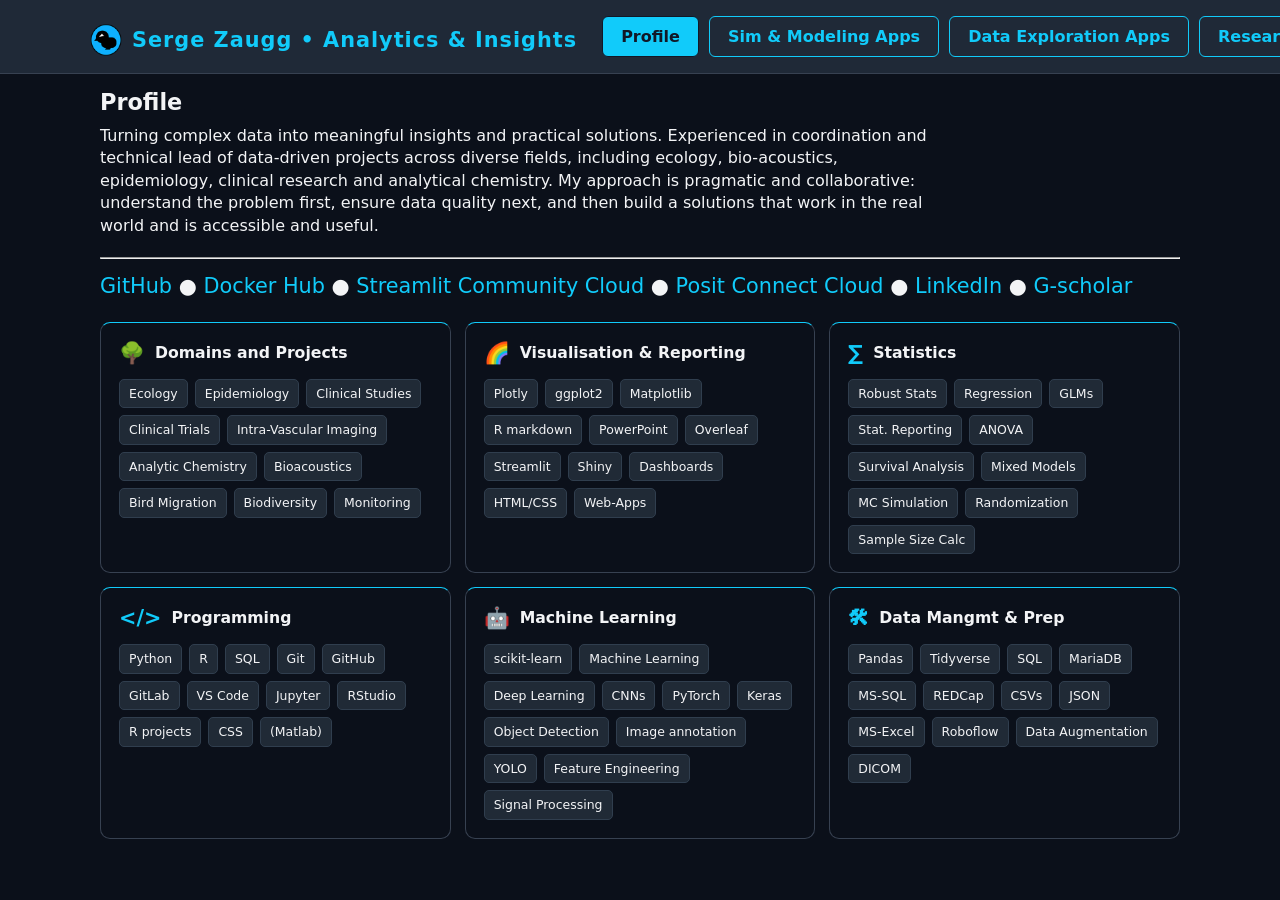
==== commit 45b6adee: "updated content" ====
--- a/pages/about.html
+++ b/pages/about.html
@@ -15,7 +15,7 @@
         <nav aria-label="Main navigation">
             <div class="nav-title">
                 <img src="../pics/z_logo_blue_mini.png" alt="Logo">
-                Serge Zaugg • Data Analytics & Insights
+                Serge Zaugg • Analytics & Insights
             </div>
             <a href="about.html" class="active" aria-current="page">Profile</a>
             <a href="stats.html">Sim & Modeling Apps</a>
@@ -29,7 +29,7 @@
 
         <div class="top-text">
             <p>
-                I enjoy turning complex data into meaningful insights and practical solutions.
+                Turning complex data into meaningful insights and practical solutions.
                 Experienced in coordination and technical lead of data-driven projects across diverse fields, including
                 ecology, bio-acoustics, epidemiology, clinical research and analytical chemistry. 
                 My approach is pragmatic and collaborative: understand the problem first, ensure data quality next,  
@@ -42,6 +42,12 @@
         <div class="about-list-el">
             <a href="https://github.com/sergezaugg" target="_blank" rel="noopener noreferrer">
                 GitHub
+            </a>
+
+            <span class="separator"> ● </span>
+
+            <a href="https://hub.docker.com/u/sergezaugg" target="_blank" rel="noopener noreferrer">
+                Docker Hub
             </a>
 
             <span class="separator"> ● </span>
--- a/css/styles_main.css
+++ b/css/styles_main.css
@@ -154,7 +154,7 @@
 }
 
 .about-list-el {
-    max-width: 850px;
+    max-width: 1100px;
     margin: 15px 0 5px;
     padding: 0;
     font-size: 1.3rem;
